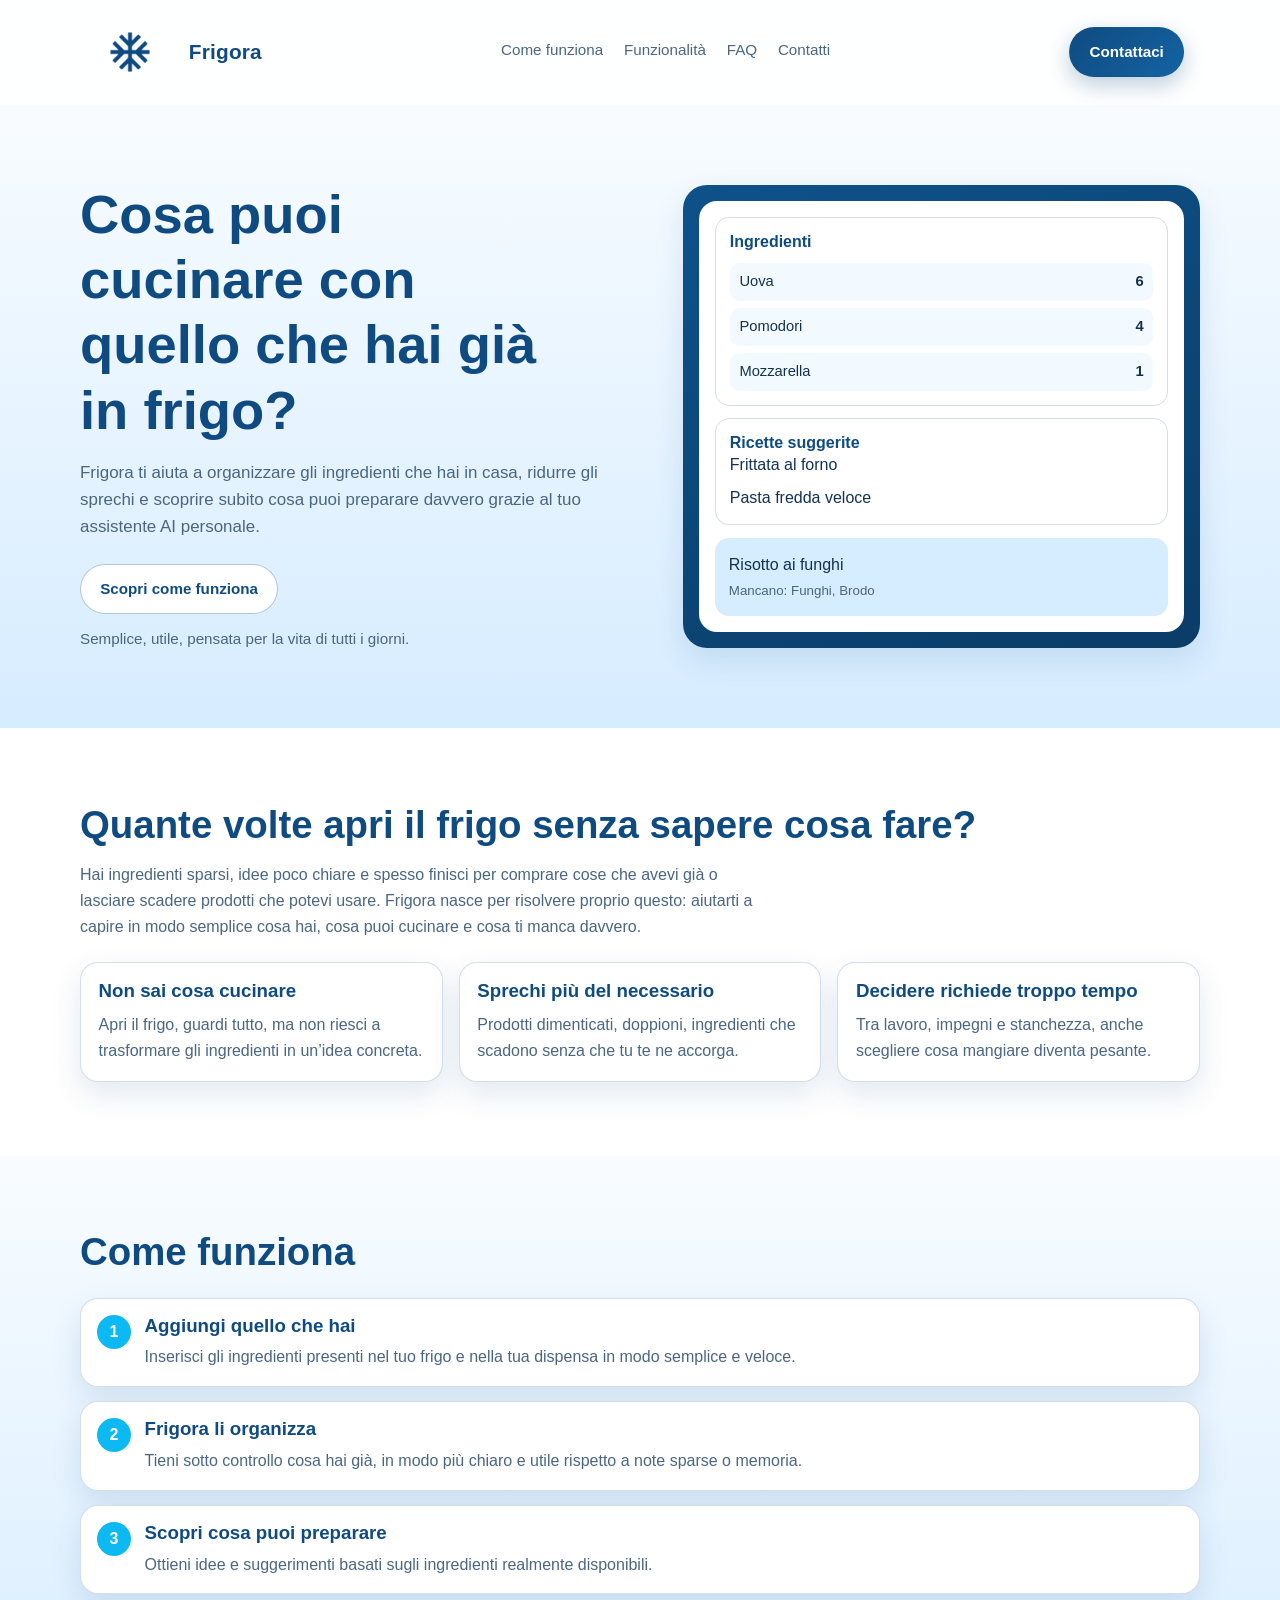
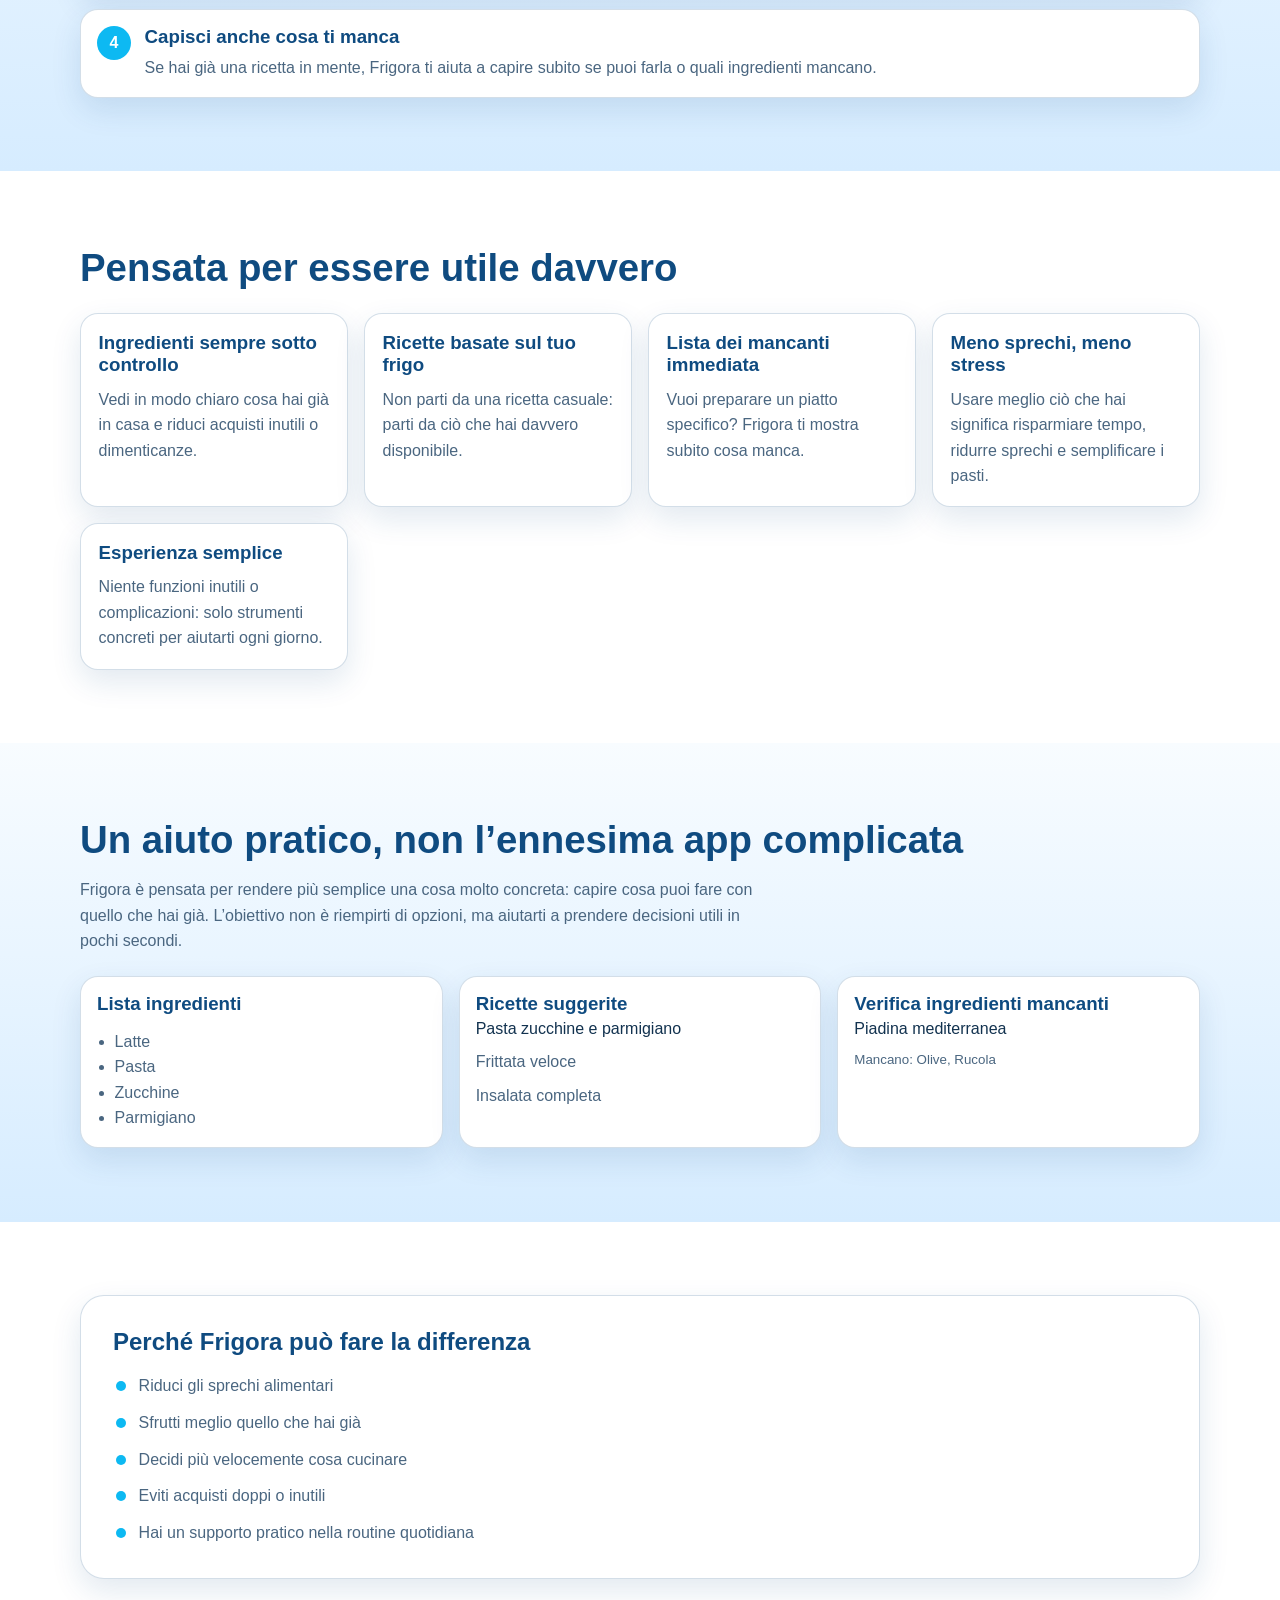
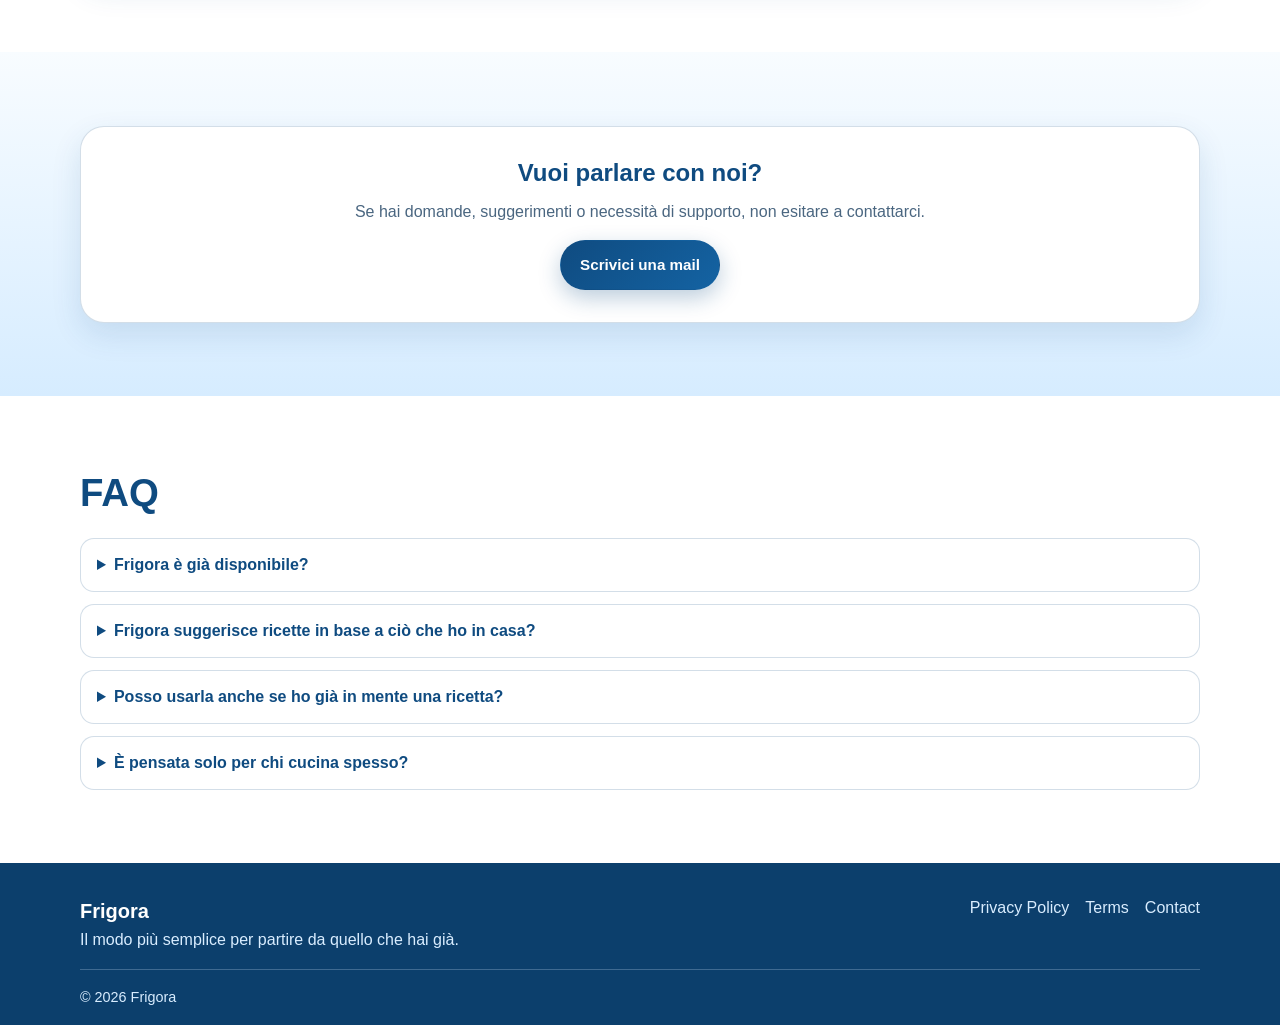
==== index.html @ 987b04ad "Initial commit" ====
<!DOCTYPE html>
<html lang="it">

<head>
    <meta charset="UTF-8" />
    <meta name="viewport" content="width=device-width, initial-scale=1.0" />
    <meta name="description"
        content="Frigora ti aiuta a organizzare gli ingredienti che hai in casa, ridurre gli sprechi e capire cosa cucinare in pochi secondi." />
    <title>Frigora | Parti da quello che hai già</title>
    <link rel="stylesheet" href="styles.css" />
</head>

<body>
    <header class="site-header" id="top">
        <div class="container header-inner">
            <a class="brand" href="#top" aria-label="Frigora home">
                <img class="brand-icon" src="assets/frigora_foreground.png" alt="Logo Frigora" />
                <span>Frigora</span>
            </a>
            <button class="menu-toggle" type="button" aria-expanded="false" aria-controls="main-nav"
                aria-label="Apri menu">
                <span></span>
                <span></span>
                <span></span>
            </button>
            <nav class="main-nav" id="main-nav" aria-label="Navigazione principale">
                <a href="#come-funziona">Come funziona</a>
                <a href="#funzionalita">Funzionalità</a>
                <a href="#faq">FAQ</a>
                <a href="#contatti">Contatti</a>
            </nav>
            <a class="btn btn-primary header-cta" href="#contatti">Contattaci</a>
        </div>
    </header>

    <main>
        <section class="hero section-light">
            <div class="container hero-grid">
                <div class="hero-content reveal">
                    <h1>Cosa puoi cucinare con quello che hai già in frigo?</h1>
                    <p class="hero-lead">Frigora ti aiuta a organizzare gli ingredienti che hai in casa, ridurre gli
                        sprechi e scoprire subito cosa puoi preparare davvero grazie al tuo assistente AI personale.</p>
                    <div class="hero-actions">
                        <a class="btn btn-secondary" href="#come-funziona">Scopri come funziona</a>
                    </div>
                    <p class="hero-micro">Semplice, utile, pensata per la vita di tutti i giorni.</p>
                </div>
                <div class="hero-mockup reveal" aria-hidden="true">
                    <div class="app-screen">
                        <div class="screen-block">
                            <h3>Ingredienti</h3>
                            <ul>
                                <li><span>Uova</span><strong>6</strong></li>
                                <li><span>Pomodori</span><strong>4</strong></li>
                                <li><span>Mozzarella</span><strong>1</strong></li>
                            </ul>
                        </div>
                        <div class="screen-block">
                            <h3>Ricette suggerite</h3>
                            <p>Frittata al forno</p>
                            <p>Pasta fredda veloce</p>
                        </div>
                        <div class="screen-check">
                            <p>Risotto ai funghi</p>
                            <small>Mancano: Funghi, Brodo</small>
                        </div>
                    </div>
                </div>
            </div>
        </section>

        <section class="problem section-white" id="problema">
            <div class="container">
                <div class="section-head reveal">
                    <h2>Quante volte apri il frigo senza sapere cosa fare?</h2>
                    <p>Hai ingredienti sparsi, idee poco chiare e spesso finisci per comprare cose che avevi già o
                        lasciare scadere prodotti che potevi usare. Frigora nasce per risolvere proprio questo: aiutarti
                        a capire in modo semplice cosa hai, cosa puoi cucinare e cosa ti manca davvero.</p>
                </div>
                <div class="card-grid card-grid-3">
                    <article class="card reveal">
                        <h3>Non sai cosa cucinare</h3>
                        <p>Apri il frigo, guardi tutto, ma non riesci a trasformare gli ingredienti in un’idea concreta.
                        </p>
                    </article>
                    <article class="card reveal">
                        <h3>Sprechi più del necessario</h3>
                        <p>Prodotti dimenticati, doppioni, ingredienti che scadono senza che tu te ne accorga.</p>
                    </article>
                    <article class="card reveal">
                        <h3>Decidere richiede troppo tempo</h3>
                        <p>Tra lavoro, impegni e stanchezza, anche scegliere cosa mangiare diventa pesante.</p>
                    </article>
                </div>
            </div>
        </section>

        <section class="how section-light" id="come-funziona">
            <div class="container">
                <div class="section-head reveal">
                    <h2>Come funziona</h2>
                </div>
                <ol class="steps">
                    <li class="step-card reveal">
                        <span>1</span>
                        <div>
                            <h3>Aggiungi quello che hai</h3>
                            <p>Inserisci gli ingredienti presenti nel tuo frigo e nella tua dispensa in modo semplice e
                                veloce.</p>
                        </div>
                    </li>
                    <li class="step-card reveal">
                        <span>2</span>
                        <div>
                            <h3>Frigora li organizza</h3>
                            <p>Tieni sotto controllo cosa hai già, in modo più chiaro e utile rispetto a note sparse o
                                memoria.</p>
                        </div>
                    </li>
                    <li class="step-card reveal">
                        <span>3</span>
                        <div>
                            <h3>Scopri cosa puoi preparare</h3>
                            <p>Ottieni idee e suggerimenti basati sugli ingredienti realmente disponibili.</p>
                        </div>
                    </li>
                    <li class="step-card reveal">
                        <span>4</span>
                        <div>
                            <h3>Capisci anche cosa ti manca</h3>
                            <p>Se hai già una ricetta in mente, Frigora ti aiuta a capire subito se puoi farla o quali
                                ingredienti mancano.</p>
                        </div>
                    </li>
                </ol>
            </div>
        </section>

        <section class="features section-white" id="funzionalita">
            <div class="container">
                <div class="section-head reveal">
                    <h2>Pensata per essere utile davvero</h2>
                </div>
                <div class="card-grid card-grid-5">
                    <article class="card reveal">
                        <h3>Ingredienti sempre sotto controllo</h3>
                        <p>Vedi in modo chiaro cosa hai già in casa e riduci acquisti inutili o dimenticanze.</p>
                    </article>
                    <article class="card reveal">
                        <h3>Ricette basate sul tuo frigo</h3>
                        <p>Non parti da una ricetta casuale: parti da ciò che hai davvero disponibile.</p>
                    </article>
                    <article class="card reveal">
                        <h3>Lista dei mancanti immediata</h3>
                        <p>Vuoi preparare un piatto specifico? Frigora ti mostra subito cosa manca.</p>
                    </article>
                    <article class="card reveal">
                        <h3>Meno sprechi, meno stress</h3>
                        <p>Usare meglio ciò che hai significa risparmiare tempo, ridurre sprechi e semplificare i pasti.
                        </p>
                    </article>
                    <article class="card reveal">
                        <h3>Esperienza semplice</h3>
                        <p>Niente funzioni inutili o complicazioni: solo strumenti concreti per aiutarti ogni giorno.
                        </p>
                    </article>
                </div>
            </div>
        </section>

        <section class="preview section-light" id="preview">
            <div class="container">
                <div class="section-head reveal">
                    <h2>Un aiuto pratico, non l’ennesima app complicata</h2>
                    <p>Frigora è pensata per rendere più semplice una cosa molto concreta: capire cosa puoi fare con
                        quello che hai già. L’obiettivo non è riempirti di opzioni, ma aiutarti a prendere decisioni
                        utili in pochi secondi.</p>
                </div>
                <div class="preview-grid">
                    <article class="preview-card reveal">
                        <h3>Lista ingredienti</h3>
                        <ul>
                            <li>Latte</li>
                            <li>Pasta</li>
                            <li>Zucchine</li>
                            <li>Parmigiano</li>
                        </ul>
                    </article>
                    <article class="preview-card reveal">
                        <h3>Ricette suggerite</h3>
                        <p>Pasta zucchine e parmigiano</p>
                        <p>Frittata veloce</p>
                        <p>Insalata completa</p>
                    </article>
                    <article class="preview-card reveal">
                        <h3>Verifica ingredienti mancanti</h3>
                        <p>Piadina mediterranea</p>
                        <small>Mancano: Olive, Rucola</small>
                    </article>
                </div>
            </div>
        </section>

        <section class="benefits section-white" id="benefici">
            <div class="container benefits-wrap reveal">
                <h2>Perché Frigora può fare la differenza</h2>
                <ul class="benefits-list">
                    <li>Riduci gli sprechi alimentari</li>
                    <li>Sfrutti meglio quello che hai già</li>
                    <li>Decidi più velocemente cosa cucinare</li>
                    <li>Eviti acquisti doppi o inutili</li>
                    <li>Hai un supporto pratico nella routine quotidiana</li>
                </ul>
            </div>
        </section>

        <section class="contacts section-light" id="contatti">
            <div class="container final-cta-box reveal center-content">
                <h2>Vuoi parlare con noi?</h2>
                <p>Se hai domande, suggerimenti o necessità di supporto, non
                    esitare a
                    contattarci.</p>
                <a class="btn btn-primary" href="mailto:support.frigora@gmail.com">Scrivici una mail</a>
            </div>
        </section>

        <section class="faq section-white" id="faq">
            <div class="container">
                <div class="section-head reveal">
                    <h2>FAQ</h2>
                </div>
                <div class="faq-list">
                    <details class="faq-item reveal">
                        <summary>Frigora è già disponibile?</summary>
                        <p>Si, puoi trovare Frigora disponibile per il download su iOS e Android.</p>
                    </details>
                    <details class="faq-item reveal">
                        <summary>Frigora suggerisce ricette in base a ciò che ho in casa?</summary>
                        <p>Sì, l’obiettivo di Frigora è aiutarti a capire cosa puoi preparare partendo dagli ingredienti
                            che hai davvero disponibili.</p>
                    </details>
                    <details class="faq-item reveal">
                        <summary>Posso usarla anche se ho già in mente una ricetta?</summary>
                        <p>Sì. Frigora può aiutarti anche a verificare se hai già tutto il necessario oppure cosa ti
                            manca.</p>
                    </details>
                    <details class="faq-item reveal">
                        <summary>È pensata solo per chi cucina spesso?</summary>
                        <p>No. Frigora è pensata soprattutto per essere semplice e utile anche per chi vuole solo capire
                            rapidamente cosa preparare senza complicarsi la vita.</p>
                    </details>
                </div>
            </div>
        </section>
    </main>



    <footer class="site-footer">
        <div class="container footer-inner">
            <div>
                <p class="footer-brand">Frigora</p>
                <p>Il modo più semplice per partire da quello che hai già.</p>
            </div>
            <nav class="footer-links" aria-label="Link legali">
                <a href="privacy.html">Privacy Policy</a>
                <a href="#">Terms</a>
                <a href="#">Contact</a>
            </nav>
        </div>
        <div class="container footer-copy">
            <p>© <span id="year"></span> Frigora</p>
        </div>
    </footer>


    <script src="script.js"></script>
</body>

</html>
---- styles.css ----
:root {
    --primary: #0F4B80;
    --secondary: #D6ECFF;
    --accent: #0DB9F2;
    --text: #12324f;
    --text-soft: #4a6680;
    --white: #ffffff;
    --border: rgba(15, 75, 128, 0.18);
    --shadow-soft: 0 12px 30px rgba(15, 75, 128, 0.12);
    --shadow-hover: 0 16px 34px rgba(13, 185, 242, 0.2);
    --radius-xl: 24px;
    --radius-lg: 18px;
    --radius-md: 14px;
    --container: 1120px;
    --header-h: 74px;
}

* {
    box-sizing: border-box;
}

html {
    scroll-behavior: smooth;
}

body {
    margin: 0;
    font-family: "Segoe UI", "Inter", Arial, sans-serif;
    color: var(--text);
    background: linear-gradient(180deg, #f7fcff 0%, #f1f8ff 100%);
    line-height: 1.6;
}

a {
    color: inherit;
    text-decoration: none;
}

h1,
h2,
h3 {
    margin: 0;
    line-height: 1.2;
    color: var(--primary);
}

p {
    margin: 0;
}

.container {
    width: min(var(--container), calc(100% - 2rem));
    margin: 0 auto;
}

.section-light {
    background: linear-gradient(180deg, #f8fcff 0%, var(--secondary) 100%);
}

.section-white {
    background: var(--white);
}

.site-header {
    position: sticky;
    top: 0;
    z-index: 50;
    background: rgba(255, 255, 255, 0.88);
    backdrop-filter: blur(10px);
    border-bottom: 1px solid transparent;
    transition: border-color 0.25s ease, box-shadow 0.25s ease;
}

.site-header.scrolled {
    border-bottom-color: var(--border);
    box-shadow: 0 10px 22px rgba(15, 75, 128, 0.08);
}

.header-inner {
    min-height: var(--header-h);
    display: grid;
    grid-template-columns: auto 1fr auto auto;
    align-items: center;
    gap: 1rem;
}

.brand {
    display: inline-flex;
    align-items: center;
    gap: 0.55rem;
    font-weight: 800;
    letter-spacing: 0.01em;
    font-size: 1.3rem;
    color: var(--primary);
}

.brand-icon {
    width: 100px;
    height: 104px;
    object-fit: contain;
    flex-shrink: 0;
}

.main-nav {
    justify-self: center;
    display: flex;
    align-items: center;
    gap: 1.3rem;
}

.main-nav a {
    font-size: 0.95rem;
    color: var(--text-soft);
    position: relative;
    padding-bottom: 0.2rem;
    transition: color 0.2s ease;
}

.main-nav a::after {
    content: "";
    position: absolute;
    left: 0;
    bottom: 0;
    width: 100%;
    height: 2px;
    background: var(--accent);
    transform: scaleX(0);
    transform-origin: left;
    transition: transform 0.2s ease;
}

.main-nav a:hover {
    color: var(--primary);
}

.main-nav a:hover::after {
    transform: scaleX(1);
}

.menu-toggle {
    display: none;
    width: 42px;
    height: 42px;
    border: 1px solid var(--border);
    background: var(--white);
    border-radius: 10px;
    padding: 8px;
    cursor: pointer;
}

.menu-toggle span {
    display: block;
    width: 100%;
    height: 2px;
    background: var(--primary);
    margin: 5px 0;
}

.btn {
    display: inline-flex;
    align-items: center;
    justify-content: center;
    border-radius: 999px;
    border: 1px solid transparent;
    padding: 0.72rem 1.2rem;
    font-weight: 700;
    font-size: 0.95rem;
    transition: transform 0.2s ease, box-shadow 0.2s ease, background 0.2s ease;
}

.btn:hover {
    transform: translateY(-1px);
}

.btn-primary {
    background: linear-gradient(135deg, var(--primary), #1463a3);
    color: var(--white);
    box-shadow: 0 8px 22px rgba(15, 75, 128, 0.28);
}

.btn-primary:hover {
    box-shadow: 0 12px 26px rgba(15, 75, 128, 0.35);
}

.btn-secondary {
    color: var(--primary);
    border-color: rgba(15, 75, 128, 0.32);
    background: var(--white);
}

.hero {
    padding: clamp(2.6rem, 6vw, 5rem) 0;
}

.hero-grid {
    display: grid;
    gap: 1.4rem;
}

.hero-content h1 {
    font-size: clamp(2rem, 5vw, 3.4rem);
    max-width: 16ch;
}

.hero-lead {
    margin-top: 1rem;
    color: var(--text-soft);
    max-width: 58ch;
    font-size: 1.06rem;
}

.hero-actions {
    margin-top: 1.5rem;
    display: flex;
    flex-wrap: wrap;
    gap: 0.7rem;
}

.hero-micro {
    margin-top: 0.85rem;
    color: var(--text-soft);
    font-size: 0.95rem;
}

.hero-mockup {
    background: linear-gradient(155deg, #0e528a 0%, #0a3c67 100%);
    border-radius: var(--radius-xl);
    padding: 1rem;
    box-shadow: var(--shadow-soft);
}

.app-screen {
    background: var(--white);
    border-radius: var(--radius-lg);
    padding: 1rem;
    display: grid;
    gap: 0.8rem;
}

.screen-block {
    border: 1px solid var(--border);
    border-radius: var(--radius-md);
    padding: 0.85rem;
}

.screen-block h3,
.screen-check p {
    font-size: 1rem;
}

.screen-block ul {
    list-style: none;
    margin: 0.75rem 0 0;
    padding: 0;
    display: grid;
    gap: 0.45rem;
}

.screen-block li {
    display: flex;
    justify-content: space-between;
    background: #f2f9ff;
    border-radius: 10px;
    padding: 0.45rem 0.6rem;
    font-size: 0.92rem;
}

.screen-block p+p {
    margin-top: 0.45rem;
}

.screen-check {
    background: var(--secondary);
    border-radius: var(--radius-md);
    padding: 0.85rem;
}

.screen-check small {
    color: var(--text-soft);
}

section {
    padding: clamp(2.6rem, 6vw, 4.6rem) 0;
}

.section-head {
    display: grid;
    gap: 0.9rem;
    margin-bottom: 1.4rem;
}

.section-head h2 {
    font-size: clamp(1.65rem, 3.4vw, 2.4rem);
}

.section-head p {
    color: var(--text-soft);
    max-width: 76ch;
}

.card-grid {
    display: grid;
    gap: 1rem;
}

.card-grid-5 {
    grid-template-columns: repeat(auto-fit, minmax(220px, 1fr));
}

.card {
    background: var(--white);
    border: 1px solid var(--border);
    border-radius: var(--radius-lg);
    padding: 1.1rem;
    box-shadow: var(--shadow-soft);
    transition: transform 0.2s ease, box-shadow 0.25s ease;
}

.card:hover {
    transform: translateY(-3px);
    box-shadow: var(--shadow-hover);
}

.card p {
    margin-top: 0.6rem;
    color: var(--text-soft);
}

.steps {
    margin: 0;
    padding: 0;
    list-style: none;
    display: grid;
    gap: 0.9rem;
}

.step-card {
    background: var(--white);
    border: 1px solid var(--border);
    border-radius: var(--radius-lg);
    box-shadow: var(--shadow-soft);
    display: grid;
    grid-template-columns: auto 1fr;
    align-items: start;
    gap: 0.85rem;
    padding: 1rem;
}

.step-card span {
    width: 34px;
    height: 34px;
    border-radius: 50%;
    display: inline-flex;
    align-items: center;
    justify-content: center;
    font-weight: 700;
    color: var(--white);
    background: var(--accent);
}

.step-card p {
    margin-top: 0.45rem;
    color: var(--text-soft);
}

.preview-grid {
    display: grid;
    gap: 1rem;
}

.preview-card {
    background: var(--white);
    border: 1px solid var(--border);
    border-radius: var(--radius-lg);
    padding: 1rem;
    box-shadow: var(--shadow-soft);
    transition: transform 0.2s ease;
}

.preview-card:hover {
    transform: translateY(-3px);
}

.preview-card ul {
    margin: 0.8rem 0 0;
    padding-left: 1.1rem;
    color: var(--text-soft);
}

.preview-card p+p,
.preview-card small {
    display: block;
    margin-top: 0.5rem;
    color: var(--text-soft);
}

.benefits-wrap {
    background: var(--white);
    border: 1px solid var(--border);
    border-radius: var(--radius-xl);
    padding: clamp(1.1rem, 3vw, 2rem);
    box-shadow: var(--shadow-soft);
}

.benefits-list {
    margin: 1rem 0 0;
    padding: 0;
    list-style: none;
    display: grid;
    gap: 0.7rem;
}

.benefits-list li {
    position: relative;
    padding-left: 1.6rem;
    color: var(--text-soft);
}

.benefits-list li::before {
    content: "";
    width: 10px;
    height: 10px;
    border-radius: 50%;
    background: var(--accent);
    position: absolute;
    left: 0.2rem;
    top: 0.5rem;
}

.final-cta-box {
    background: var(--white);
    border: 1px solid var(--border);
    border-radius: var(--radius-xl);
    padding: clamp(1.2rem, 3vw, 2rem);
    box-shadow: var(--shadow-soft);
}

.final-cta-box p {
    margin: 0.7rem auto 0;
    color: var(--text-soft);
    max-width: 68ch;
    text-align: center;
}

.faq-list {
    display: grid;
    gap: 0.8rem;
}

.faq-item {
    border: 1px solid var(--border);
    border-radius: var(--radius-md);
    background: var(--white);
    padding: 0.8rem 1rem;
}

.faq-item summary {
    font-weight: 700;
    color: var(--primary);
    cursor: pointer;
}

.faq-item p {
    margin-top: 0.6rem;
    color: var(--text-soft);
}

.final-cta-box {
    text-align: center;
}

.final-cta-box .btn {
    margin-top: 1rem;
}

.site-footer {
    background: #0c3f6c;
    color: #d9edff;
    padding: 2rem 0 1rem;
}

.footer-inner {
    display: grid;
    gap: 1rem;
}

.footer-brand {
    font-size: 1.25rem;
    font-weight: 700;
    color: #ffffff;
}

.footer-links {
    display: flex;
    gap: 1rem;
    flex-wrap: wrap;
}

.footer-links a {
    color: #d9edff;
}

.footer-links a:hover {
    color: #ffffff;
}

.footer-copy {
    margin-top: 1rem;
    padding-top: 1rem;
    border-top: 1px solid rgba(214, 236, 255, 0.25);
    font-size: 0.9rem;
}

.reveal {
    opacity: 0;
    transform: translateY(16px);
    transition: opacity 0.55s ease, transform 0.55s ease;
}

.reveal.visible {
    opacity: 1;
    transform: translateY(0);
}

@media (min-width: 720px) {
    .card-grid-3 {
        grid-template-columns: repeat(3, minmax(0, 1fr));
    }

    .preview-grid {
        grid-template-columns: repeat(3, minmax(0, 1fr));
    }

    .footer-inner {
        grid-template-columns: 1fr auto;
        align-items: start;
    }
}

@media (min-width: 960px) {
    .hero-grid {
        grid-template-columns: 1.05fr 0.95fr;
        align-items: center;
        gap: 2rem;
    }
}

@media (max-width: 959px) {
    .header-cta {
        display: none;
    }

    .menu-toggle {
        display: block;
        justify-self: end;
    }

    .main-nav {
        position: absolute;
        top: calc(var(--header-h) - 2px);
        left: 1rem;
        right: 1rem;
        padding: 0.6rem;
        background: var(--white);
        border: 1px solid var(--border);
        border-radius: var(--radius-md);
        box-shadow: var(--shadow-soft);
        display: grid;
        gap: 0;
        max-height: 0;
        overflow: hidden;
        opacity: 0;
        pointer-events: none;
        transition: max-height 0.25s ease, opacity 0.2s ease;
    }

    .main-nav a {
        padding: 0.8rem;
        border-bottom: 1px solid var(--border);
    }

    .main-nav a:last-child {
        border-bottom: 0;
    }

    .main-nav.open {
        max-height: 300px;
        opacity: 1;
        pointer-events: auto;
    }

    .main-nav a::after {
        display: none;
    }
}

@media (prefers-reduced-motion: reduce) {

    *,
    *::before,
    *::after {
        animation-duration: 0.01ms !important;
        transition-duration: 0.01ms !important;
        scroll-behavior: auto !important;
    }
}
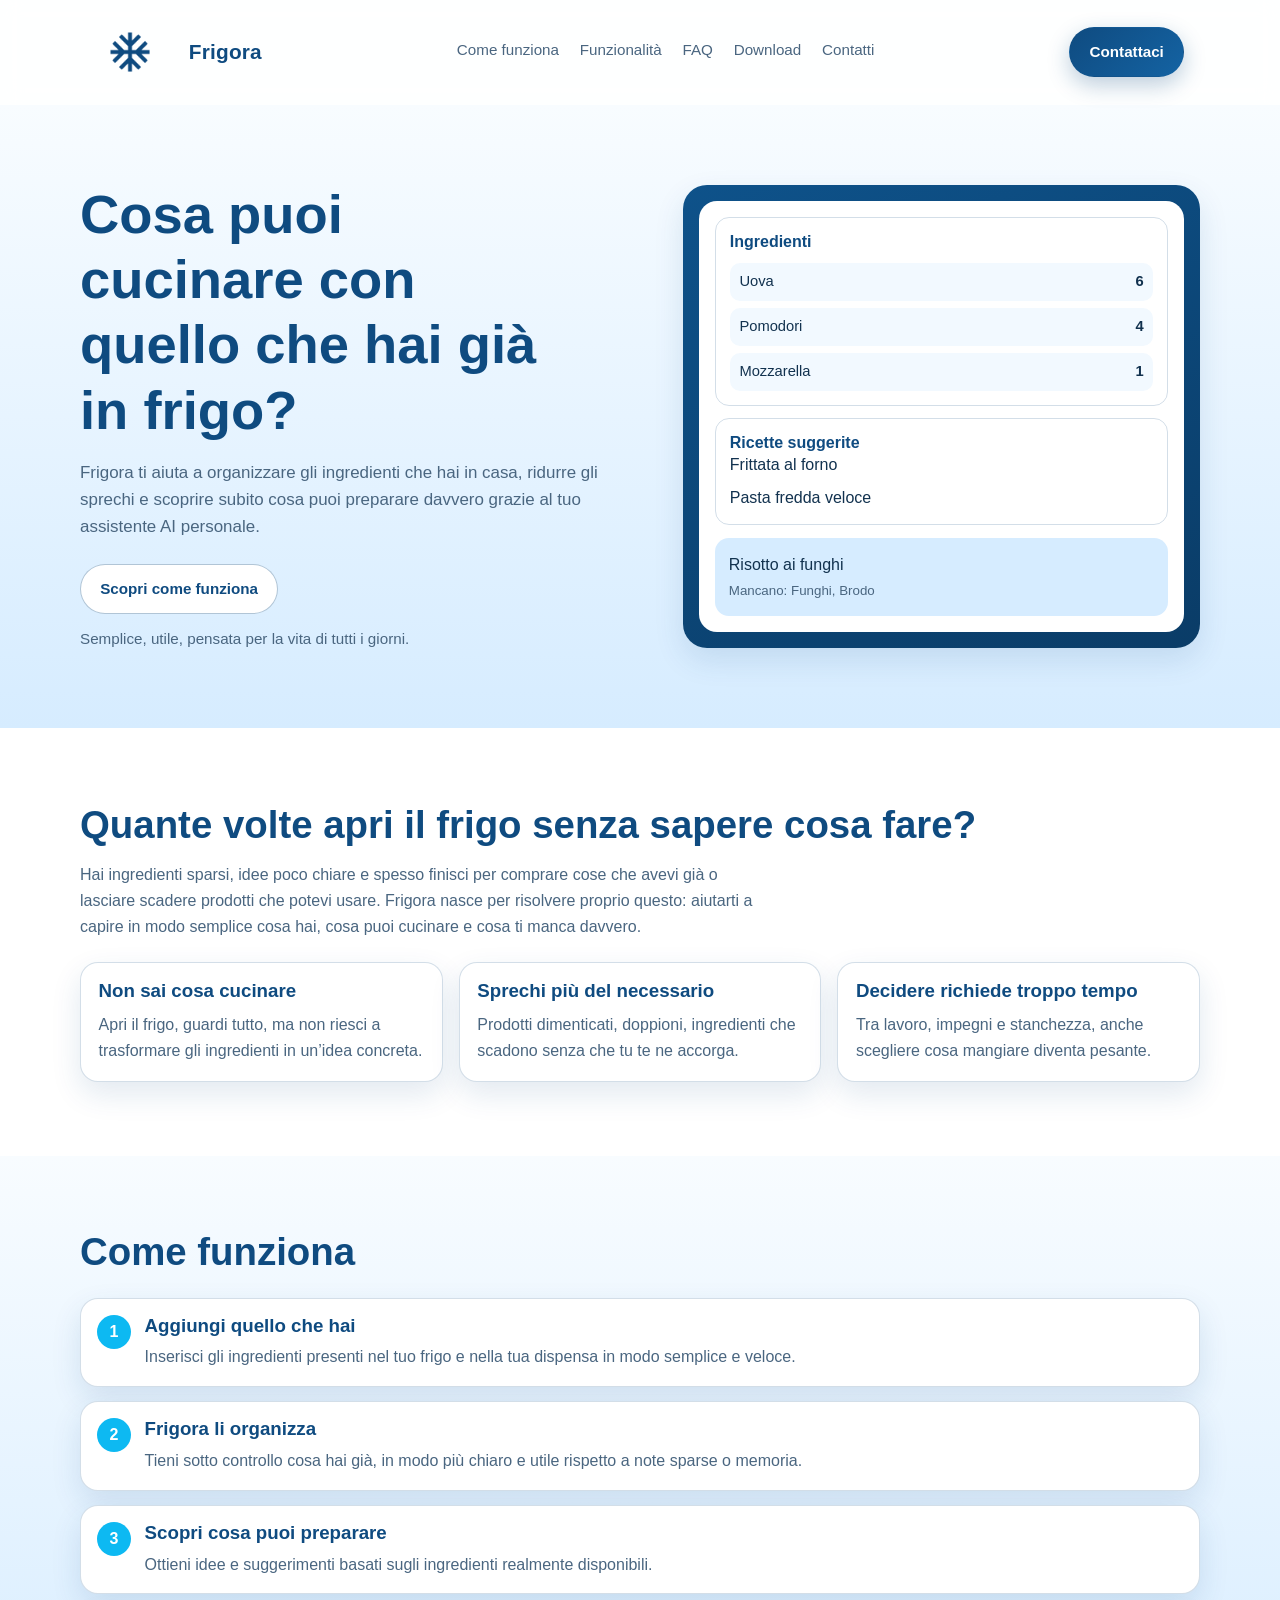
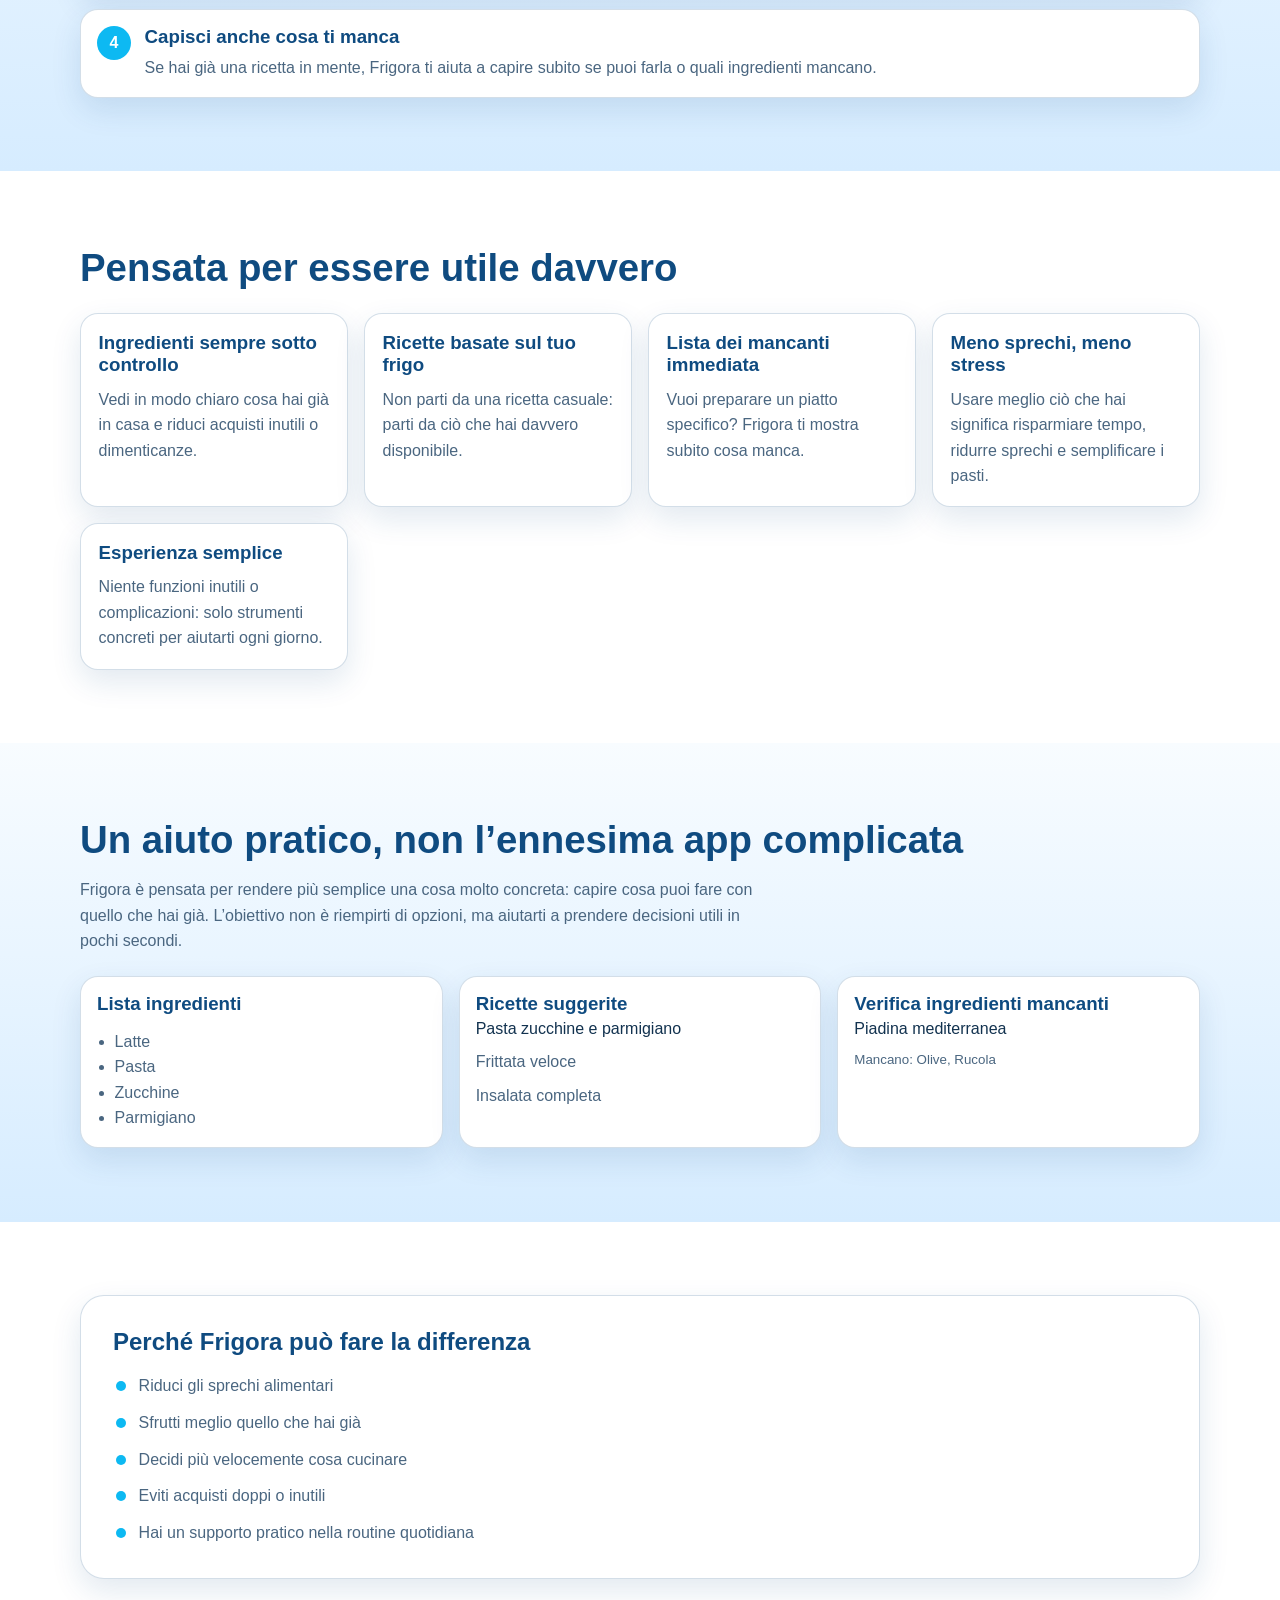
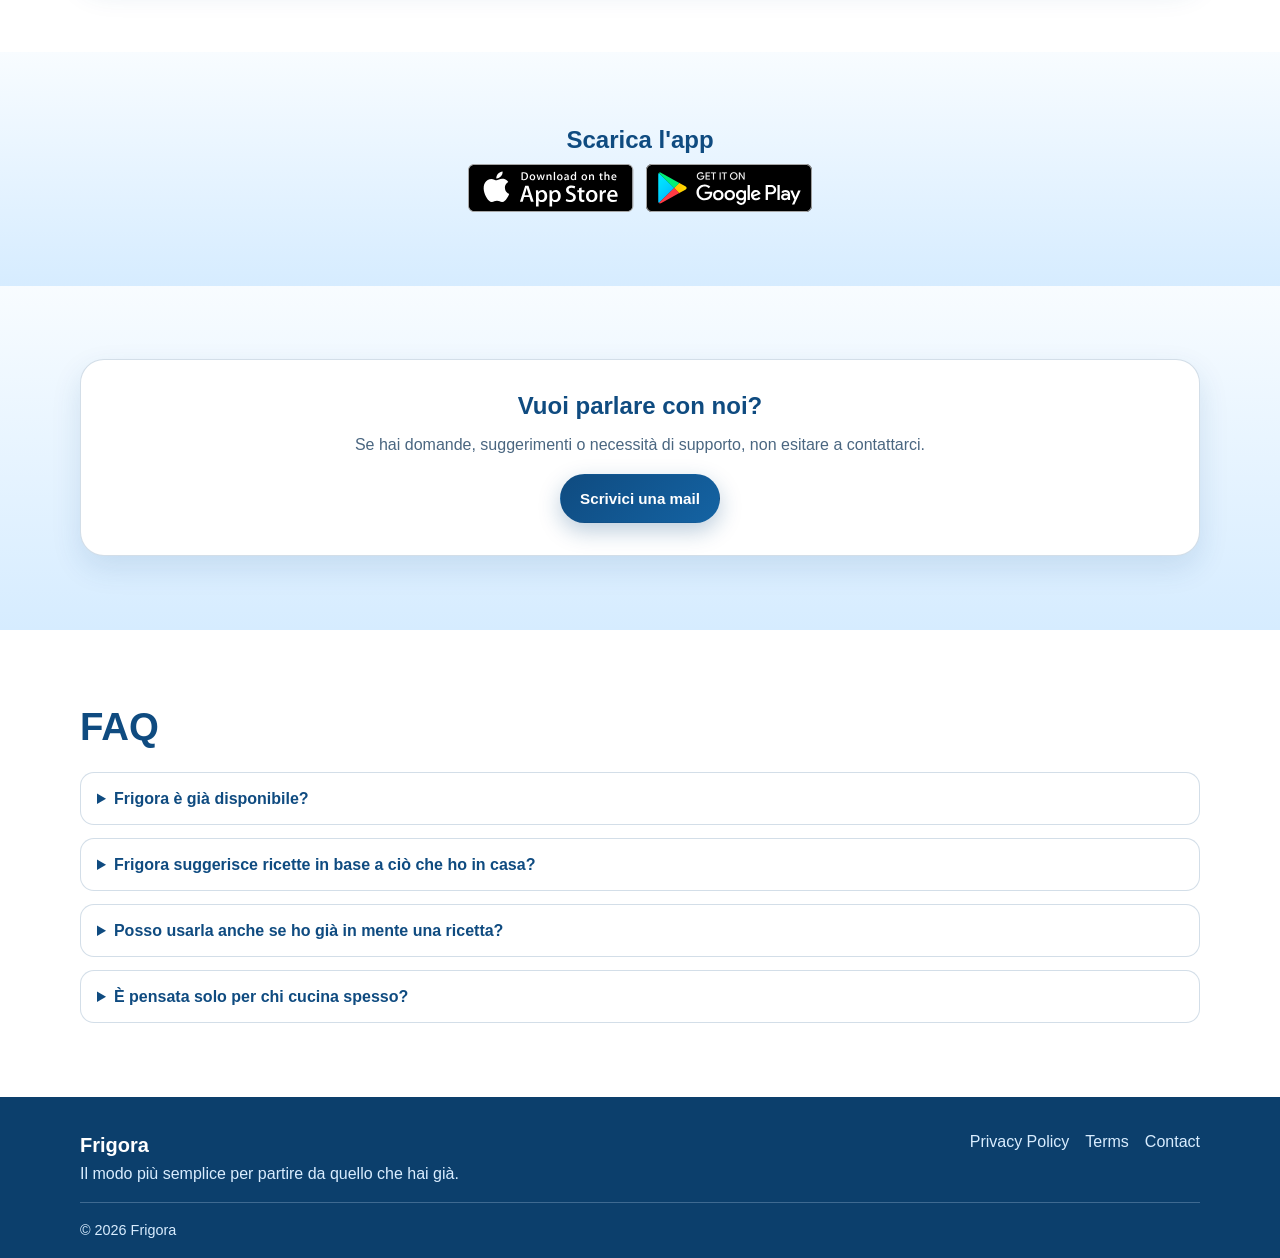
==== commit 8987a594: "Add download section with local App Store and Google Play SVG badges; center title and unify badge s" ====
--- a/index.html
+++ b/index.html
@@ -27,6 +27,7 @@
                 <a href="#come-funziona">Come funziona</a>
                 <a href="#funzionalita">Funzionalità</a>
                 <a href="#faq">FAQ</a>
+                <a href="#download">Download</a>
                 <a href="#contatti">Contatti</a>
             </nav>
             <a class="btn btn-primary header-cta" href="#contatti">Contattaci</a>
@@ -214,6 +215,21 @@
             </div>
         </section>
 
+        <section class="download section-light" id="download">
+            <div class="container download-wrap reveal center-content">
+                <h2>Scarica l'app</h2>
+                <div class="download-actions">
+                    <a href="https://apps.apple.com/it/app/frigora/id761377969" target="_blank" rel="noopener">
+                        <img class="badge appstore-badge" src="assets/appstore.svg" alt="Download su App Store">
+                    </a>
+                    <a href="https://play.google.com/store/apps/details?id=com.freetechnologiesapp.frigora"
+                        target="_blank" rel="noopener">
+                        <img class="badge play-badge" src="assets/googleplay.svg" alt="Get it on Google Play">
+                    </a>
+                </div>
+            </div>
+        </section>
+
         <section class="contacts section-light" id="contatti">
             <div class="container final-cta-box reveal center-content">
                 <h2>Vuoi parlare con noi?</h2>
--- a/styles.css
+++ b/styles.css
@@ -471,6 +471,38 @@
 
 .final-cta-box .btn {
     margin-top: 1rem;
+}
+
+/* Download badges sizing */
+.download-actions {
+    display: flex;
+    gap: 0.75rem;
+    align-items: center;
+    justify-content: center;
+    margin-top: 0.6rem;
+}
+
+.download-actions img {
+    height: 48px;
+    width: auto;
+    display: block;
+}
+
+/* Compensate internal padding in Play Store badge by scaling it up visually */
+.download-actions img.play-badge {
+    /* No extra transform when using local SVG badge */
+    display: block;
+}
+
+.download-actions a {
+    display: inline-block;
+    line-height: 0;
+    /* remove inline gap for images */
+}
+
+/* Center content utility for small section headings */
+.center-content {
+    text-align: center;
 }
 
 .site-footer {
